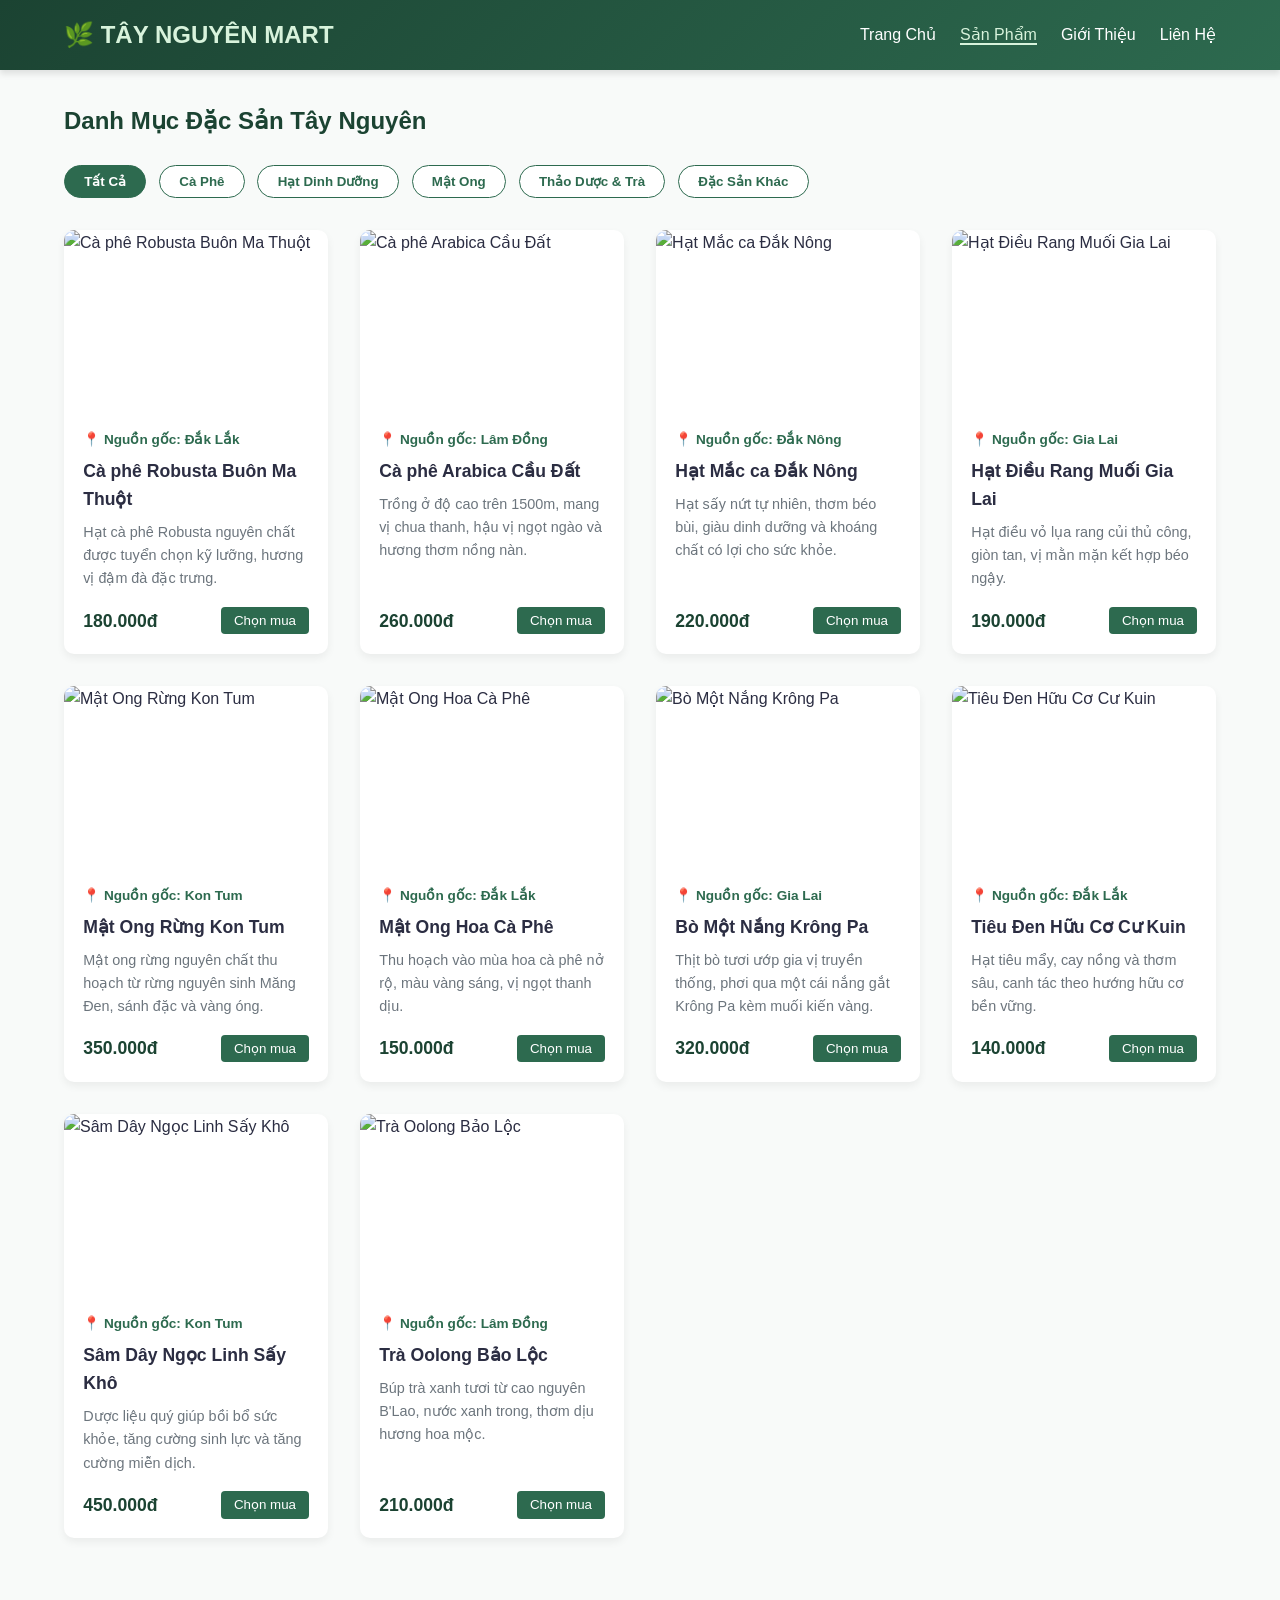
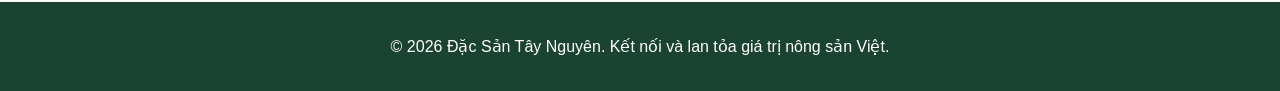
==== products.html @ e75b7a82 "đẩy cấu trúc trang lên githup" ====
<!doctype html>
<html lang="vi">
  <head>
    <meta charset="UTF-8" />
    <meta name="viewport" content="width=device-width, initial-scale=1.0" />
    <title>Danh Sách Sản Phẩm Đặc Sản - Tây Nguyên Mart</title>
    <link rel="stylesheet" href="Css/style.css" />
  </head>
  <body>
    <header class="header">
      <div class="nav-container">
        <a href="index.html" class="logo">🌿 TÂY NGUYÊN MART</a>
        <ul class="nav-links">
          <li><a href="index.html">Trang Chủ</a></li>
          <li><a href="products.html" class="active">Sản Phẩm</a></li>
          <li><a href="index.html#about">Giới Thiệu</a></li>
          <li><a href="index.html#contact">Liên Hệ</a></li>
        </ul>
      </div>
    </header>

    <main class="container">
      <h2 style="margin-bottom: 1.5rem; color: var(--dark-green)">
        Danh Mục Đặc Sản Tây Nguyên
      </h2>

      <!-- Phân loại sản phẩm -->
      <div class="filter-bar">
        <button class="filter-btn active" onclick="filterProducts('all')">
          Tất Cả
        </button>
        <button class="filter-btn" onclick="filterProducts('coffee')">
          Cà Phê
        </button>
        <button class="filter-btn" onclick="filterProducts('nuts')">
          Hạt Dinh Dưỡng
        </button>
        <button class="filter-btn" onclick="filterProducts('honey')">
          Mật Ong
        </button>
        <button class="filter-btn" onclick="filterProducts('herbal')">
          Thảo Dược & Trà
        </button>
        <button class="filter-btn" onclick="filterProducts('specialty')">
          Đặc Sản Khác
        </button>
      </div>

      <!-- Danh sách sản phẩm -->
      <div id="productGrid" class="product-grid">
        <!-- Sản phẩm load tự động từ script.js -->
      </div>
    </main>

    <footer class="footer">
      <p>
        &copy; 2026 Đặc Sản Tây Nguyên. Kết nối và lan tỏa giá trị nông sản
        Việt.
      </p>
    </footer>

    <script src="script.js"></script>
  </body>
</html>
---- Css/style.css ----
:root {
  --primary-green: #2d6a4f;
  --dark-green: #1b4332;
  --light-green: #d8f3dc;
  --accent-green: #52b788;
  --bg-light: #f8faf9;
  --text-main: #2b2d42;
  --text-muted: #6c757d;
  --white: #ffffff;
}

* {
  margin: 0;
  padding: 0;
  box-sizing: border-box;
  font-family: "Segoe UI", Tahoma, Geneva, Verdana, sans-serif;
}

body {
  background-color: var(--bg-light);
  color: var(--text-main);
  line-height: 1.6;
}

.header {
  background: linear-gradient(135deg, var(--dark-green), var(--primary-green));
  color: var(--white);
  padding: 1rem 0;
  box-shadow: 0 4px 6px rgba(0, 0, 0, 0.1);
  position: sticky;
  top: 0;
  z-index: 100;
}

.nav-container {
  max-width: 1200px;
  margin: 0 auto;
  padding: 0 1.5rem;
  display: flex;
  justify-content: space-between;
  align-items: center;
}

.logo {
  font-size: 1.5rem;
  font-weight: 700;
  color: var(--light-green);
  text-decoration: none;
}

.nav-links {
  list-style: none;
  display: flex;
  gap: 1.5rem;
}

.nav-links a {
  color: var(--white);
  text-decoration: none;
  font-weight: 500;
  transition: color 0.3s;
}

.nav-links a:hover,
.nav-links a.active {
  color: var(--light-green);
  border-bottom: 2px solid var(--light-green);
}

.container {
  max-width: 1200px;
  margin: 2rem auto;
  padding: 0 1.5rem;
}

.hero {
  background:
    linear-gradient(rgba(27, 67, 50, 0.8), rgba(45, 106, 79, 0.85)),
    url("https://images.unsplash.com/photo-1500382017468-9049fed747ef?w=1200&q=80")
      center/cover no-repeat;
  color: var(--white);
  padding: 5rem 2rem;
  text-align: center;
  border-radius: 12px;
  margin-bottom: 2.5rem;
}

.hero h1 {
  font-size: 2.5rem;
  margin-bottom: 1rem;
}

.btn {
  display: inline-block;
  background-color: var(--accent-green);
  color: var(--white);
  padding: 0.75rem 1.5rem;
  border-radius: 6px;
  text-decoration: none;
  font-weight: 600;
  margin-top: 1rem;
  transition: background-color 0.3s;
}

.btn:hover {
  background-color: var(--dark-green);
}

.intro-section {
  background-color: var(--white);
  padding: 2.5rem;
  border-radius: 10px;
  margin-bottom: 2.5rem;
  box-shadow: 0 2px 10px rgba(0, 0, 0, 0.05);
}

.intro-grid {
  display: grid;
  grid-template-columns: repeat(auto-fit, minmax(280px, 1fr));
  gap: 1.5rem;
  margin-top: 1.5rem;
}

.intro-card {
  border-left: 4px solid var(--primary-green);
  padding-left: 1rem;
  background: var(--light-green);
  padding: 1rem;
  border-radius: 0 8px 8px 0;
}

.filter-bar {
  display: flex;
  gap: 0.8rem;
  flex-wrap: wrap;
  margin-bottom: 2rem;
}

.filter-btn {
  padding: 0.5rem 1.2rem;
  border: 1px solid var(--primary-green);
  background: var(--white);
  color: var(--primary-green);
  border-radius: 20px;
  cursor: pointer;
  font-weight: 600;
  transition: all 0.3s;
}

.filter-btn.active,
.filter-btn:hover {
  background-color: var(--primary-green);
  color: var(--white);
}

.product-grid {
  display: grid;
  grid-template-columns: repeat(auto-fill, minmax(260px, 1fr));
  gap: 2rem;
}

.product-card {
  background: var(--white);
  border-radius: 10px;
  overflow: hidden;
  box-shadow: 0 4px 8px rgba(0, 0, 0, 0.06);
  display: flex;
  flex-direction: column;
  transition: transform 0.2s;
}

.product-card:hover {
  transform: translateY(-5px);
}

.product-img {
  width: 100%;
  height: 180px;
  object-fit: cover;
}

.product-body {
  padding: 1.2rem;
  display: flex;
  flex-direction: column;
  flex-grow: 1;
}

.product-origin {
  font-size: 0.85rem;
  color: var(--primary-green);
  font-weight: 600;
  display: flex;
  align-items: center;
  margin-bottom: 0.4rem;
}

.product-title {
  font-size: 1.1rem;
  font-weight: 700;
  margin-bottom: 0.5rem;
}

.product-desc {
  font-size: 0.9rem;
  color: var(--text-muted);
  margin-bottom: 1rem;
  flex-grow: 1;
}

.product-footer {
  display: flex;
  justify-content: space-between;
  align-items: center;
}

.product-price {
  font-weight: 700;
  color: var(--dark-green);
  font-size: 1.1rem;
}

.buy-btn {
  background: var(--primary-green);
  color: var(--white);
  border: none;
  padding: 0.4rem 0.8rem;
  border-radius: 4px;
  cursor: pointer;
}

.contact-section {
  background-color: var(--white);
  padding: 2.5rem;
  border-radius: 10px;
  box-shadow: 0 2px 10px rgba(0, 0, 0, 0.05);
}

.contact-form {
  display: grid;
  gap: 1rem;
  max-width: 600px;
  margin-top: 1.5rem;
}

.form-group {
  display: flex;
  flex-direction: column;
}

.form-group label {
  font-weight: 600;
  margin-bottom: 0.3rem;
}

.form-group input,
.form-group textarea {
  padding: 0.6rem;
  border: 1px solid #ccc;
  border-radius: 5px;
}

.footer {
  background-color: var(--dark-green);
  color: var(--white);
  text-align: center;
  padding: 2rem 0;
  margin-top: 4rem;
}
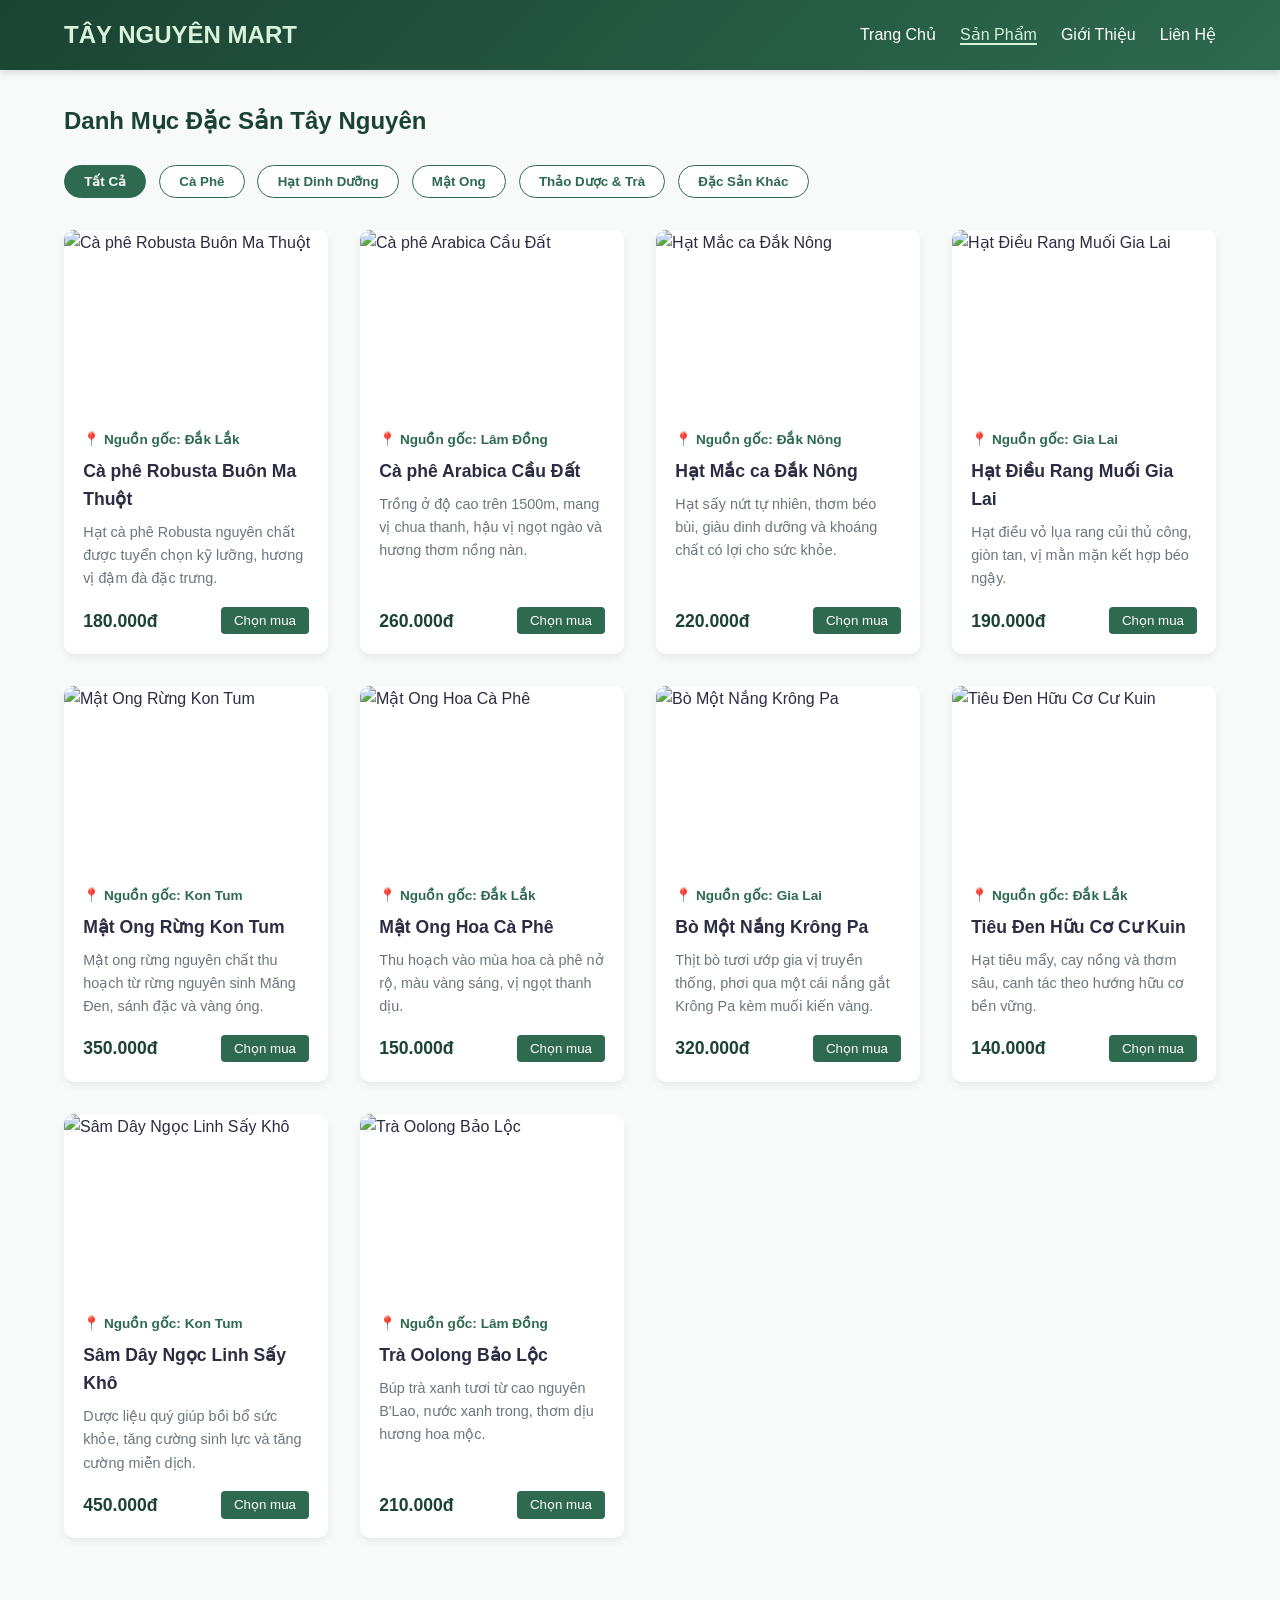
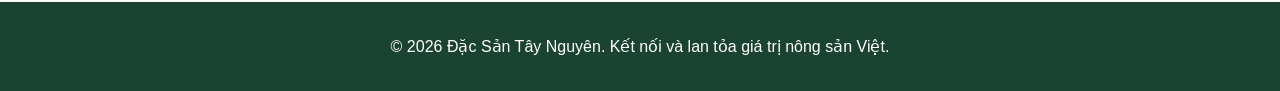
==== commit fd162ff8: "Upload source code" ====
--- a/products.html
+++ b/products.html
@@ -1,64 +1,67 @@
 <!doctype html>
 <html lang="vi">
-  <head>
-    <meta charset="UTF-8" />
-    <meta name="viewport" content="width=device-width, initial-scale=1.0" />
-    <title>Danh Sách Sản Phẩm Đặc Sản - Tây Nguyên Mart</title>
-    <link rel="stylesheet" href="Css/style.css" />
-  </head>
-  <body>
-    <header class="header">
-      <div class="nav-container">
-        <a href="index.html" class="logo">🌿 TÂY NGUYÊN MART</a>
-        <ul class="nav-links">
-          <li><a href="index.html">Trang Chủ</a></li>
-          <li><a href="products.html" class="active">Sản Phẩm</a></li>
-          <li><a href="index.html#about">Giới Thiệu</a></li>
-          <li><a href="index.html#contact">Liên Hệ</a></li>
-        </ul>
-      </div>
-    </header>
 
-    <main class="container">
-      <h2 style="margin-bottom: 1.5rem; color: var(--dark-green)">
-        Danh Mục Đặc Sản Tây Nguyên
-      </h2>
+<head>
+  <meta charset="UTF-8" />
+  <meta name="viewport" content="width=device-width, initial-scale=1.0" />
+  <title>Danh Sách Sản Phẩm Đặc Sản - Tây Nguyên Mart</title>
+  <link rel="stylesheet" href="Css/style.css" />
+</head>
 
-      <!-- Phân loại sản phẩm -->
-      <div class="filter-bar">
-        <button class="filter-btn active" onclick="filterProducts('all')">
-          Tất Cả
-        </button>
-        <button class="filter-btn" onclick="filterProducts('coffee')">
-          Cà Phê
-        </button>
-        <button class="filter-btn" onclick="filterProducts('nuts')">
-          Hạt Dinh Dưỡng
-        </button>
-        <button class="filter-btn" onclick="filterProducts('honey')">
-          Mật Ong
-        </button>
-        <button class="filter-btn" onclick="filterProducts('herbal')">
-          Thảo Dược & Trà
-        </button>
-        <button class="filter-btn" onclick="filterProducts('specialty')">
-          Đặc Sản Khác
-        </button>
-      </div>
+<body>
+  <header class="header">
+    <div class="nav-container">
+      <a href="index.html" class="logo">TÂY NGUYÊN MART</a>
+      <ul class="nav-links">
+        <li><a href="index.html">Trang Chủ</a></li>
+        <li><a href="products.html" class="active">Sản Phẩm</a></li>
+        <li><a href="index.html#about">Giới Thiệu</a></li>
+        <li><a href="contact.html">Liên Hệ</a></li>
+      </ul>
+    </div>
+  </header>
 
-      <!-- Danh sách sản phẩm -->
-      <div id="productGrid" class="product-grid">
-        <!-- Sản phẩm load tự động từ script.js -->
-      </div>
-    </main>
+  <main class="container">
+    <h2 style="margin-bottom: 1.5rem; color: var(--dark-green)">
+      Danh Mục Đặc Sản Tây Nguyên
+    </h2>
 
-    <footer class="footer">
-      <p>
-        &copy; 2026 Đặc Sản Tây Nguyên. Kết nối và lan tỏa giá trị nông sản
-        Việt.
-      </p>
-    </footer>
+    <!-- Phân loại sản phẩm -->
+    <div class="filter-bar">
+      <button class="filter-btn active" onclick="filterProducts('all')">
+        Tất Cả
+      </button>
+      <button class="filter-btn" onclick="filterProducts('coffee')">
+        Cà Phê
+      </button>
+      <button class="filter-btn" onclick="filterProducts('nuts')">
+        Hạt Dinh Dưỡng
+      </button>
+      <button class="filter-btn" onclick="filterProducts('honey')">
+        Mật Ong
+      </button>
+      <button class="filter-btn" onclick="filterProducts('herbal')">
+        Thảo Dược & Trà
+      </button>
+      <button class="filter-btn" onclick="filterProducts('specialty')">
+        Đặc Sản Khác
+      </button>
+    </div>
 
-    <script src="script.js"></script>
-  </body>
-</html>
+    <!-- Danh sách sản phẩm -->
+    <div id="productGrid" class="product-grid">
+      <!-- Sản phẩm load tự động từ script.js -->
+    </div>
+  </main>
+
+  <footer class="footer">
+    <p>
+      &copy; 2026 Đặc Sản Tây Nguyên. Kết nối và lan tỏa giá trị nông sản
+      Việt.
+    </p>
+  </footer>
+
+  <script src="script.js"></script>
+</body>
+
+</html>
--- a/Css/style.css
+++ b/Css/style.css
@@ -237,27 +237,240 @@
 }
 
 .contact-form {
-  display: grid;
-  gap: 1rem;
+  display: flex;
+  flex-direction: column;
+  gap: 1.2rem;
   max-width: 600px;
   margin-top: 1.5rem;
 }
 
+.contact-page-layout {
+  display: grid;
+  grid-template-columns: 1fr 1.3fr;
+  gap: 2rem;
+  margin-bottom: 3rem;
+}
+
+@media (max-width: 768px) {
+  .contact-page-layout {
+    grid-template-columns: 1fr;
+  }
+}
+
+.contact-info-panel {
+  display: flex;
+  flex-direction: column;
+  gap: 1.2rem;
+}
+
+.info-card {
+  background: var(--white);
+  padding: 1.5rem;
+  border-radius: 10px;
+  box-shadow: 0 2px 10px rgba(0, 0, 0, 0.05);
+  display: flex;
+  align-items: flex-start;
+  gap: 1rem;
+  border-left: 4px solid var(--primary-green);
+  transition: transform 0.2s, box-shadow 0.2s;
+}
+
+.info-card:hover {
+  transform: translateY(-3px);
+  box-shadow: 0 6px 15px rgba(0, 0, 0, 0.08);
+}
+
+.info-icon {
+  font-size: 1.8rem;
+  background: var(--light-green);
+  width: 48px;
+  height: 48px;
+  display: flex;
+  align-items: center;
+  justify-content: center;
+  border-radius: 50%;
+  flex-shrink: 0;
+}
+
+.info-details h4 {
+  font-size: 1.1rem;
+  color: var(--dark-green);
+  margin-bottom: 0.3rem;
+}
+
+.info-details p, .info-details a {
+  color: var(--text-main);
+  text-decoration: none;
+  font-size: 0.95rem;
+}
+
+.info-details a:hover {
+  color: var(--primary-green);
+}
+
+.contact-form-panel {
+  background: var(--white);
+  padding: 2rem;
+  border-radius: 10px;
+  box-shadow: 0 2px 10px rgba(0, 0, 0, 0.05);
+}
+
+.contact-form-panel h3 {
+  color: var(--dark-green);
+  font-size: 1.4rem;
+  margin-bottom: 0.5rem;
+}
+
+.contact-form-panel p {
+  color: var(--text-muted);
+  margin-bottom: 1.5rem;
+  font-size: 0.95rem;
+}
+
+.form-row {
+  display: grid;
+  grid-template-columns: 1fr 1fr;
+  gap: 1rem;
+}
+
+@media (max-width: 576px) {
+  .form-row {
+    grid-template-columns: 1fr;
+  }
+}
+
 .form-group {
   display: flex;
   flex-direction: column;
+  width: 100%;
 }
 
 .form-group label {
   font-weight: 600;
-  margin-bottom: 0.3rem;
+  margin-bottom: 0.4rem;
+  display: block;
 }
 
 .form-group input,
+.form-group select,
 .form-group textarea {
-  padding: 0.6rem;
+  width: 100%;
+  padding: 0.7rem 0.9rem;
   border: 1px solid #ccc;
-  border-radius: 5px;
+  border-radius: 6px;
+  font-size: 0.95rem;
+  font-family: inherit;
+  background: var(--white);
+  box-sizing: border-box;
+  transition: border-color 0.2s, box-shadow 0.2s;
+}
+
+.form-group textarea {
+  resize: vertical;
+  min-height: 110px;
+}
+
+.form-group input:focus,
+.form-group select:focus,
+.form-group textarea:focus {
+  outline: none;
+  border-color: var(--primary-green);
+  box-shadow: 0 0 0 3px rgba(45, 106, 79, 0.15);
+}
+
+.branches-section {
+  background: var(--white);
+  padding: 2.5rem;
+  border-radius: 10px;
+  margin-bottom: 3rem;
+  box-shadow: 0 2px 10px rgba(0, 0, 0, 0.05);
+}
+
+.branches-grid {
+  display: grid;
+  grid-template-columns: repeat(auto-fit, minmax(240px, 1fr));
+  gap: 1.5rem;
+  margin-top: 1.5rem;
+}
+
+.branch-card {
+  background: var(--bg-light);
+  padding: 1.2rem;
+  border-radius: 8px;
+  border: 1px solid #e0e0e0;
+}
+
+.branch-card h4 {
+  color: var(--dark-green);
+  margin-bottom: 0.5rem;
+}
+
+.map-container {
+  border-radius: 10px;
+  overflow: hidden;
+  box-shadow: 0 4px 10px rgba(0, 0, 0, 0.08);
+  margin-bottom: 3rem;
+}
+
+.faq-section {
+  background: var(--white);
+  padding: 2.5rem;
+  border-radius: 10px;
+  margin-bottom: 3rem;
+  box-shadow: 0 2px 10px rgba(0, 0, 0, 0.05);
+}
+
+.faq-item {
+  border-bottom: 1px solid #eee;
+  padding: 1rem 0;
+}
+
+.faq-question {
+  font-weight: 700;
+  color: var(--dark-green);
+  cursor: pointer;
+  display: flex;
+  justify-content: space-between;
+  align-items: center;
+}
+
+.faq-answer {
+  margin-top: 0.5rem;
+  color: var(--text-muted);
+}
+
+.social-links {
+  display: flex;
+  gap: 1rem;
+  margin-top: 0.5rem;
+}
+
+.social-btn {
+  display: inline-flex;
+  align-items: center;
+  gap: 0.4rem;
+  padding: 0.4rem 0.8rem;
+  background: var(--light-green);
+  color: var(--dark-green);
+  border-radius: 20px;
+  text-decoration: none;
+  font-weight: 600;
+  font-size: 0.85rem;
+  transition: all 0.2s;
+}
+
+.social-btn:hover {
+  background: var(--primary-green);
+  color: var(--white);
+}
+
+.alert-success {
+  background-color: #d4edda;
+  color: #155724;
+  padding: 1rem;
+  border-radius: 6px;
+  margin-bottom: 1rem;
+  display: none;
 }
 
 .footer {
@@ -267,3 +480,4 @@
   padding: 2rem 0;
   margin-top: 4rem;
 }
+
